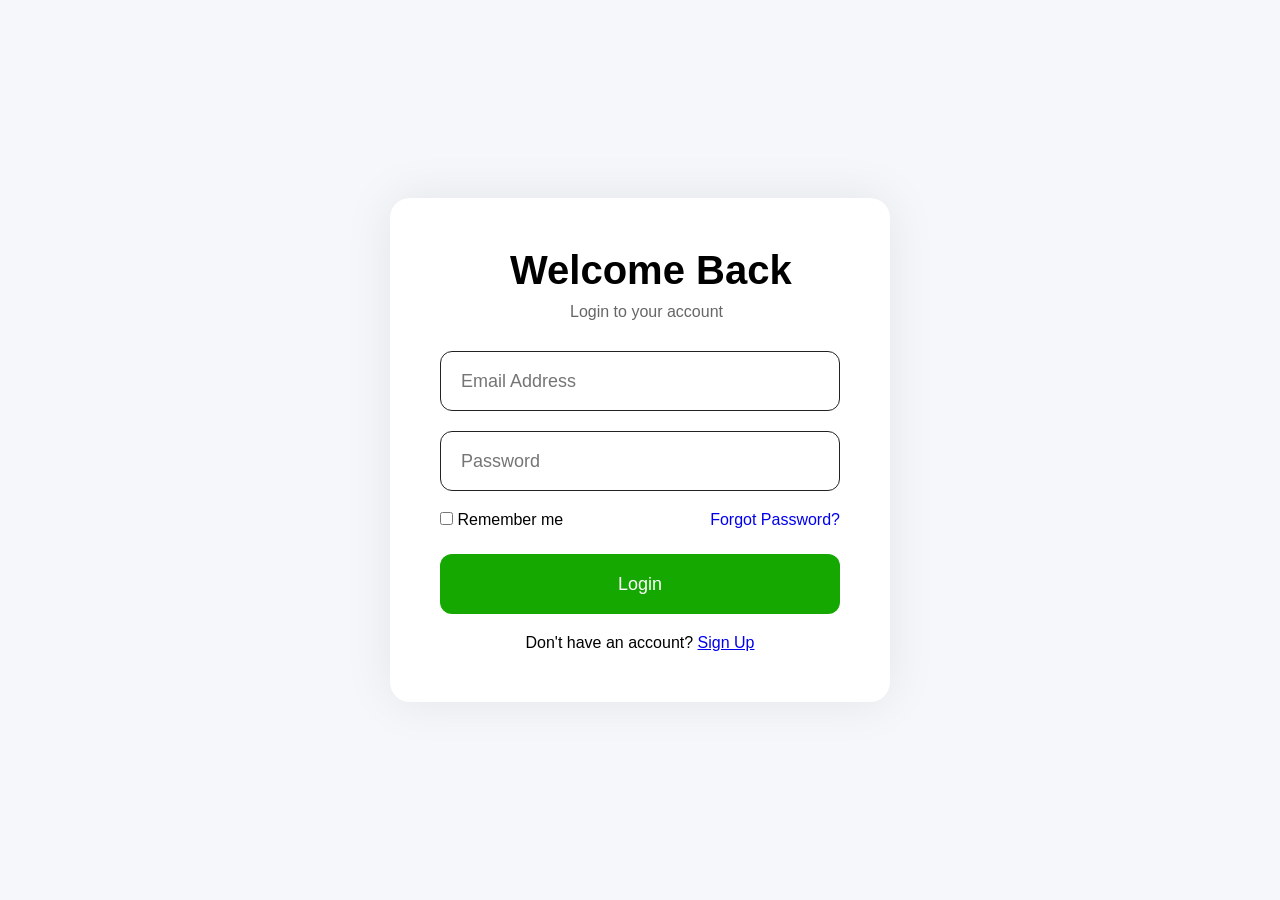
==== Login.html @ 709bd1f2 "i added sign up page and login page including their responsiveness" ====
<!DOCTYPE html>
<html lang="en">
    <head>
        <meta charset="UTF-8">
        <meta name="viewport" content="width=device-width, initial-scale=1.0">
        <title>Login</title>
        <link rel="stylesheet" href="stylee.css">
    </head>
    <body>
        <div class="login-container">
        <div class="login-box">
        <h1>Welcome Back</h1>
        <p>Login to your account</p>

        <form action="index.html">
            <div class="input-group">
                <input type="email" placeholder="Email Address">
            </div>
            <div class="input-group password-box">
                <input type="password" id="password" placeholder="Password">

            </div>

            <div class="options">
                <label>
                    <input type="checkbox">
                    Remember me
                </label>
                <a href="P">Forgot Password?</a>
            </div>

            <button>Login</button>
            
            <div class="signup-link">
                Don't have an account?
                <a href="Signup.html">Sign Up</a>
            </div>
        </form>
    </div>
</div>

</body>
</html>
---- stylee.css ----
*{
    margin:0;
    padding:0;
    box-sizing:border-box;
    font-family:Segoe UI, sans-serif;
}

body{
    min-height:100vh;
    display:flex;
    justify-content:center;
    align-items:center;
    background:#f3f0f2;
}

.login-container{
    width:100%;
    display:flex;
    justify-content:center;
    padding:20px;
}

.login-box{
    width:500px;
    background:white;
    padding:50px;
    border-radius:20px;
    box-shadow:0 0 50px rgba(0,0,0,.08);
}

.login-box h1{
    font-size:40px;
    margin-bottom:10px;
    margin-left: 70px;
}

.login-box p{
    color:#666;
    margin-bottom:30px;
    margin-left: 130px;
}

.input-group{
    margin-bottom:20px;
}

.input-group input{
    width:100%;
    height:60px;
    border:1px solid #222222;     
    border-radius:12px;
    padding:0 20px;
    font-size:18px;
}

.options{
    display:flex;
    justify-content:space-between;
    align-items:center;
    margin-bottom:25px;
}

.options a{
    text-decoration:none;
}

button{
    width:100%;
    height:60px;
    border:none;
    border-radius:12px;
    background:#14a800;
    color:white;
    font-size:18px;
    cursor:pointer;
}

.signup-link{
    text-align:center;
    margin-top:20px;
}

*{
    margin:0;
    padding:0;
    box-sizing:border-box;
    font-family:Segoe UI,sans-serif;
}

body{
    min-height:100vh;
    display:flex;
    justify-content:center;
    align-items:center;
    background:#f5f7fa;
}

.signup-container{
    width:100%;
    padding:20px;
}

.signup-box{
    width:550px;
    margin:auto;
    background:white;
    padding:50px;
    border-radius:20px;
    box-shadow:0 0 20px rgba(0,0,0,.08);
}

.signup-box h1{
    font-size:40px;
    margin-bottom:10px;
    margin-left: 70px;
}

.signup-box p{
    margin-bottom:30px;
    color:#666;
    margin-left: 160px;
}

.signup-box input{
    width:100%;
    height:50px;
    margin-bottom:20px;
    border:1px solid #353434;
    border-radius:12px;
    padding:0 20px;
    font-size:18px;
}

.checkbox1{
    display: flex;
    text-align: center;
}

.checkbox1 p{
    color: black;
}

.terms{
    position: relative;
    bottom: 13px;
    width: 15px;

}

button{
    width:100%;
    height:60px;
    border:none;
    border-radius:12px;
    background:#14a800;
    color:white;
    font-size:18px;
    cursor:pointer;
}

.login-link{
    text-align:center;
    margin-top:20px;
}

@media (max-width: 425px){
    .login-box h1{
        font-size: 30px;
        margin-left: 50px;
    }

    .login-box p{
        margin-left: 75px;
        font-size: 15px;
    }
}

@media (max-width: 375px){
    .login-box h1{
        font-size: 25px;
        margin-left: 40px;
    }

    .login-box p{
        margin-left: 60px;
        font-size: 13px;
    }

    .options{
        font-size: 12px;
    }
}

@media (max-width: 320px){
    .login-box h1{
        font-size: 20px;
        margin-left: 30px;
    }

    .login-box p{
        margin-left: 45px;
        font-size: 11px;
    }

    .input-group input{
        font-size: 14px;
        height: 40px;
    }

    .options{
        font-size: 10px;
    }

    button{
        height: 40px
    }

    .signup-link{
        font-size: 10px;
    }
}
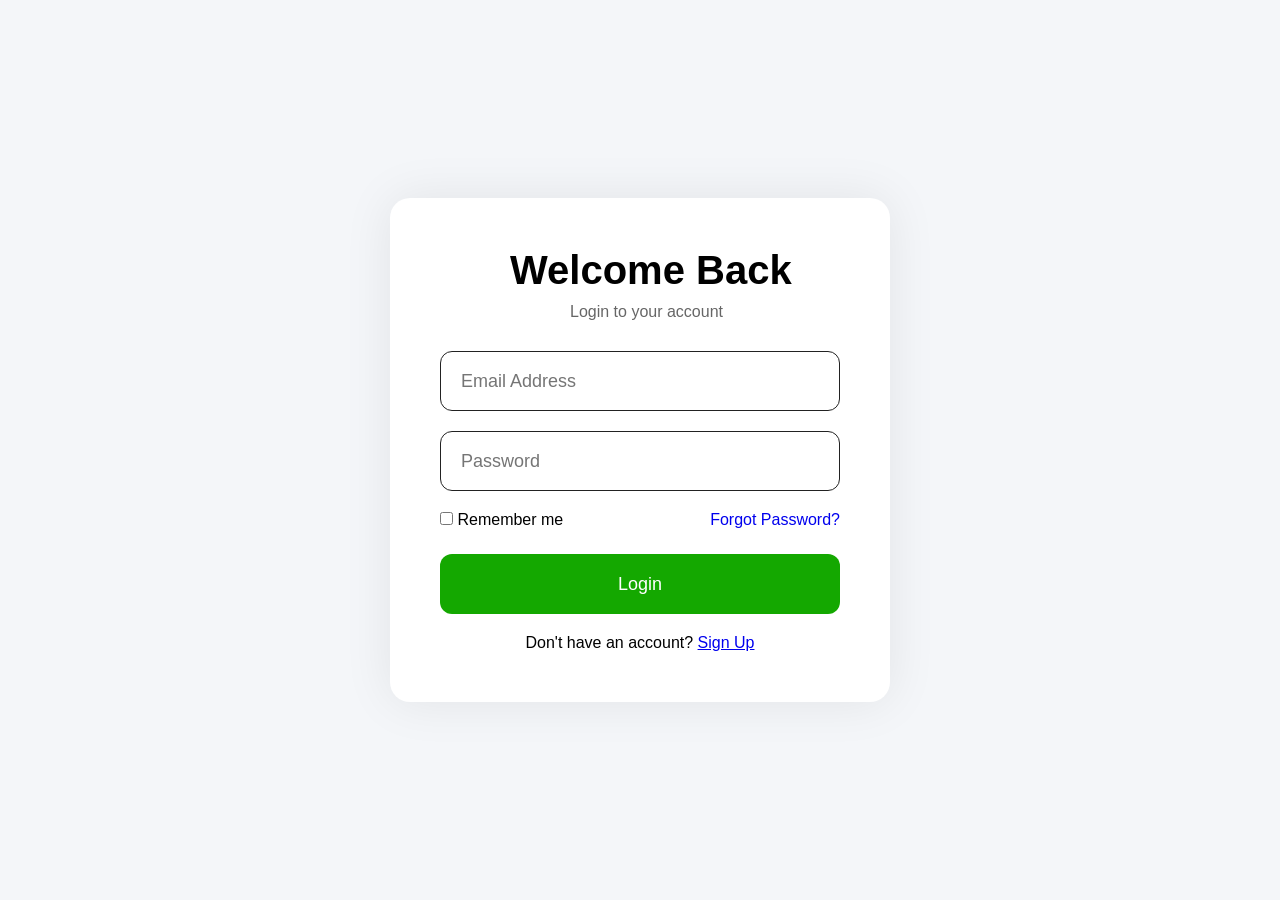
==== commit 7ba06c18: "i made some changes on signup page login page and stylee.css" ====
--- a/Login.html
+++ b/Login.html
@@ -13,12 +13,11 @@
         <p>Login to your account</p>
 
         <form action="index.html">
-            <div class="input-group">
+            <div class="input-groups">
                 <input type="email" placeholder="Email Address">
             </div>
-            <div class="input-group password-box">
+            <div class="input-groups password-box">
                 <input type="password" id="password" placeholder="Password">
-
             </div>
 
             <div class="options">
--- a/stylee.css
+++ b/stylee.css
@@ -40,11 +40,11 @@
     margin-left: 130px;
 }
 
-.input-group{
+.input-groups{
     margin-bottom:20px;
 }
 
-.input-group input{
+.input-groups input{
     width:100%;
     height:60px;
     border:1px solid #222222;     
@@ -84,78 +84,103 @@
     margin:0;
     padding:0;
     box-sizing:border-box;
-    font-family:Segoe UI,sans-serif;
+    font-family:'Segoe UI', sans-serif;
 }
 
 body{
-    min-height:100vh;
+    background:#f4f6f9;
     display:flex;
     justify-content:center;
     align-items:center;
-    background:#f5f7fa;
+    min-height:100vh;
+    padding:20px;
 }
 
 .signup-container{
     width:100%;
-    padding:20px;
+    display:flex;
+    justify-content:center;
 }
 
 .signup-box{
-    width:550px;
-    margin:auto;
+    width:450px;
     background:white;
-    padding:50px;
+    padding:40px;
     border-radius:20px;
-    box-shadow:0 0 20px rgba(0,0,0,.08);
+    box-shadow:0 10px 30px rgba(0,0,0,.1);
 }
 
 .signup-box h1{
-    font-size:40px;
+    text-align:center;
+    color:#222;
     margin-bottom:10px;
-    margin-left: 70px;
-}
-
-.signup-box p{
+}
+
+.subtitle{
+    text-align:center;
+    color:#777;
     margin-bottom:30px;
-    color:#666;
-    margin-left: 160px;
-}
-
-.signup-box input{
-    width:100%;
-    height:50px;
-    margin-bottom:20px;
-    border:1px solid #353434;
+}
+
+.input-group{
+    margin-bottom:18px;
+}
+
+.input-group input{
+    width:100%;
+    height:55px;
+    border:1px solid #ddd;
     border-radius:12px;
-    padding:0 20px;
-    font-size:18px;
-}
-
-.checkbox1{
-    display: flex;
-    text-align: center;
-}
-
-.checkbox1 p{
-    color: black;
-}
-
+    padding:0 15px;
+    font-size:16px;
+    outline:none;
+}
+
+.input-group input:focus{
+    border-color:#16a34a;
+}
+
+.password-box{
+    position:relative;
+}
+
+.toggle{
+    position:absolute;
+    right:18px;
+    top:50%;
+    transform:translateY(-50%);
+    color:#888;
+    cursor:pointer;
+}
+
+.remember,
 .terms{
-    position: relative;
-    bottom: 13px;
-    width: 15px;
-
-}
-
-button{
-    width:100%;
-    height:60px;
+    margin-bottom:18px;
+    color:#555;
+}
+
+.remember label,
+.terms label{
+    display:flex;
+    align-items:center;
+    gap:10px;
+}
+
+.signup-btn{
+    width:100%;
+    height:55px;
     border:none;
     border-radius:12px;
-    background:#14a800;
+    background:#13a506;
     color:white;
-    font-size:18px;
+    font-size:17px;
+    font-weight:bold;
     cursor:pointer;
+    transition:.3s;
+}
+
+.signup-btn:hover{
+    background:#15803d;
 }
 
 .login-link{
@@ -163,59 +188,150 @@
     margin-top:20px;
 }
 
-@media (max-width: 425px){
-    .login-box h1{
-        font-size: 30px;
-        margin-left: 50px;
-    }
-
-    .login-box p{
-        margin-left: 75px;
-        font-size: 15px;
-    }
-}
-
-@media (max-width: 375px){
-    .login-box h1{
-        font-size: 25px;
-        margin-left: 40px;
-    }
-
-    .login-box p{
-        margin-left: 60px;
-        font-size: 13px;
-    }
-
-    .options{
-        font-size: 12px;
-    }
-}
-
-@media (max-width: 320px){
-    .login-box h1{
-        font-size: 20px;
-        margin-left: 30px;
-    }
-
-    .login-box p{
-        margin-left: 45px;
-        font-size: 11px;
-    }
-
-    .input-group input{
-        font-size: 14px;
-        height: 40px;
-    }
-
-    .options{
-        font-size: 10px;
-    }
-
-    button{
-        height: 40px
-    }
-
-    .signup-link{
-        font-size: 10px;
-    }
+.login-link a{
+    color:#16a34a;
+    text-decoration:none;
+    font-weight:bold;
+}
+
+@media(max-width:425px){
+
+.signup-box{
+    width:100%;
+    padding:30px 20px;
+}
+
+.signup-box h1{
+    font-size:28px;
+}
+
+.input-group input{
+    height:50px;
+}
+
+.login-box h1{
+    font-size: 30px;
+    margin-left: 20px;
+}
+
+.login-box p{
+    margin-left: 45px;
+}
+
+.options{
+    font-size: 10px;
+}
+}
+
+@media(max-width:375px){
+
+.signup-box{
+    padding:25px 18px;
+}
+
+.signup-box h1{
+    font-size:25px;
+}
+
+.subtitle{
+    font-size:14px;
+}
+
+.input-group input{
+    font-size:14px;
+}
+
+.signup-btn{
+    font-size:15px;
+}
+
+.login-box h1{
+    font-size: 25px;
+    margin-left: 15px;
+}
+
+.login-box p{
+    margin-left: 35px;
+    font-size: 14px;
+}
+
+.signup-link{
+    font-size: 11px;
+}
+
+}
+
+@media(max-width:320px){
+
+.signup-box{
+    padding:20px 15px;
+}
+
+.signup-box h1{
+    font-size:22px;
+}
+
+.subtitle{
+    font-size:13px;
+}
+
+.input-group input{
+    height:45px;
+    font-size:13px;
+}
+
+.signup-btn{
+    height:48px;
+    font-size:14px;
+    margin-left: 20px;
+}
+
+.remember,
+.terms{
+    font-size:12px;
+}
+
+.login-box h1{
+    font-size: 17px;
+    margin-left: 12px;
+}
+
+.login-box p{
+    margin-left: 23px;
+    font-size: 10px;
+}
+
+.options{
+    font-size: 8px;
+    align-items: center;
+}
+
+.options input{
+    width: 9px;
+}
+
+.signup-link{
+    font-size: 8px;
+}
+
+.signup-link a{
+    font-size: 7px;
+}
+
+.input-groups input{
+    height: 35px;
+    width: 130%;
+    position: relative;
+    right: 20px;
+    font-size: 10px;
+}
+
+button{
+    height: 30px;
+    width: 130%;
+    position: relative;
+    right: 20px;
+}
+
+
 }
